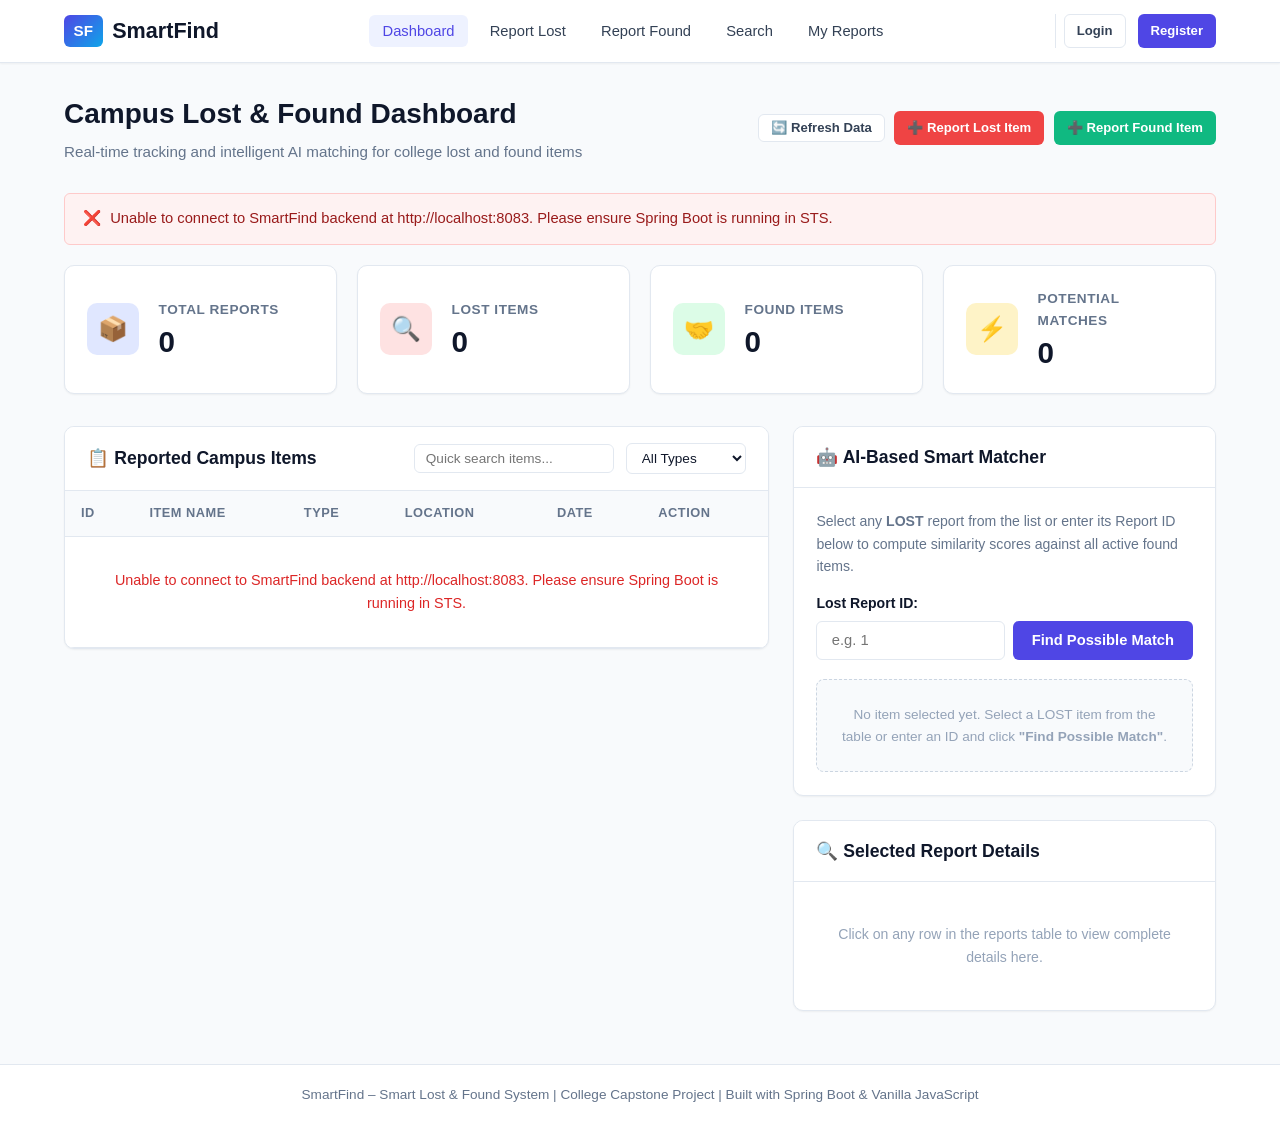
==== SmartFindFrontend/index.html @ 076d490e "Initial commit: SmartFind Lost and Found System complete full-stack project" ====
<!DOCTYPE html>
<html lang="en">
<head>
    <meta charset="UTF-8">
    <meta name="viewport" content="width=device-width, initial-scale=1.0">
    <title>SmartFind – Smart Lost & Found System Dashboard</title>
    <link rel="stylesheet" href="style.css">
</head>
<body>

    <!-- Dynamic Navigation Bar -->
    <div id="navbar-placeholder"></div>

    <main class="main-content">
        <!-- Page Header -->
        <div class="page-header">
            <div>
                <h1>Campus Lost & Found Dashboard</h1>
                <p>Real-time tracking and intelligent AI matching for college lost and found items</p>
            </div>
            <div style="display: flex; gap: 0.6rem; align-items: center;">
                <button class="btn btn-secondary btn-sm" onclick="refreshDashboardStats(); loadRecentReports();">
                    🔄 Refresh Data
                </button>
                <a href="lost-item.html" class="btn btn-danger btn-sm">➕ Report Lost Item</a>
                <a href="found-item.html" class="btn btn-success btn-sm">➕ Report Found Item</a>
            </div>
        </div>

        <div id="dash-alert-container"></div>

        <!-- Metric Statistics Cards -->
        <section class="metrics-grid">
            <div class="metric-card">
                <div class="metric-icon total">📦</div>
                <div class="metric-info">
                    <h3>Total Reports</h3>
                    <div class="metric-number" id="stat-total-reports">0</div>
                </div>
            </div>
            <div class="metric-card">
                <div class="metric-icon lost">🔍</div>
                <div class="metric-info">
                    <h3>Lost Items</h3>
                    <div class="metric-number" id="stat-total-lost">0</div>
                </div>
            </div>
            <div class="metric-card">
                <div class="metric-icon found">🤝</div>
                <div class="metric-info">
                    <h3>Found Items</h3>
                    <div class="metric-number" id="stat-total-found">0</div>
                </div>
            </div>
            <div class="metric-card">
                <div class="metric-icon matches">⚡</div>
                <div class="metric-info">
                    <h3>Potential Matches</h3>
                    <div class="metric-number" id="stat-potential-matches">0</div>
                </div>
            </div>
        </section>

        <!-- Main Dashboard 2-Column Grid -->
        <div class="dashboard-grid">
            <!-- Left Column: Reports List & Table -->
            <div class="card">
                <div class="card-header">
                    <div class="card-title">📋 Reported Campus Items</div>
                    <div class="search-bar-inline">
                        <input type="text" id="dash-search-input" class="form-control" placeholder="Quick search items..." style="width: 200px; padding: 0.4rem 0.7rem; font-size: 0.85rem;">
                        <select id="dash-filter-type" class="form-control" style="width: 120px; padding: 0.4rem 0.7rem; font-size: 0.85rem;">
                            <option value="">All Types</option>
                            <option value="LOST">Lost</option>
                            <option value="FOUND">Found</option>
                        </select>
                    </div>
                </div>
                <div class="card-body" style="padding: 0;">
                    <div class="table-responsive">
                        <table class="table">
                            <thead>
                                <tr>
                                    <th>ID</th>
                                    <th>Item Name</th>
                                    <th>Type</th>
                                    <th>Location</th>
                                    <th>Date</th>
                                    <th>Action</th>
                                </tr>
                            </thead>
                            <tbody id="reports-table-body">
                                <tr>
                                    <td colspan="6" style="text-align: center; padding: 2rem;">Loading reports...</td>
                                </tr>
                            </tbody>
                        </table>
                    </div>
                </div>
            </div>

            <!-- Right Column: AI Matching & Selected Item Details -->
            <div>
                <!-- Smart AI Matching Card -->
                <div class="card">
                    <div class="card-header">
                        <div class="card-title">🤖 AI-Based Smart Matcher</div>
                    </div>
                    <div class="card-body">
                        <p style="font-size: 0.88rem; color: var(--muted); margin-bottom: 0.9rem;">
                            Select any <strong>LOST</strong> report from the list or enter its Report ID below to compute similarity scores against all active found items.
                        </p>
                        <div id="match-alert-container"></div>
                        <div class="form-group">
                            <label class="form-label" for="match-lost-id-input">Lost Report ID:</label>
                            <div style="display: flex; gap: 0.5rem;">
                                <input type="number" id="match-lost-id-input" class="form-control" placeholder="e.g. 1" min="1">
                                <button class="btn btn-primary" onclick="runMatching()" style="white-space: nowrap;">
                                    Find Possible Match
                                </button>
                            </div>
                        </div>

                        <!-- Results Container -->
                        <div id="matching-results-container" style="margin-top: 1.2rem;">
                            <div style="font-size: 0.85rem; color: #94a3b8; text-align: center; padding: 1.5rem; background: #f8fafc; border-radius: 8px; border: 1px dashed #cbd5e1;">
                                No item selected yet. Select a LOST item from the table or enter an ID and click <strong>"Find Possible Match"</strong>.
                            </div>
                        </div>
                    </div>
                </div>

                <!-- Selected Item Details Card -->
                <div class="card">
                    <div class="card-header">
                        <div class="card-title">🔍 Selected Report Details</div>
                    </div>
                    <div class="card-body">
                        <div id="item-details-content">
                            <p style="font-size: 0.88rem; color: #94a3b8; text-align: center; padding: 1.2rem;">
                                Click on any row in the reports table to view complete details here.
                            </p>
                        </div>
                    </div>
                </div>
            </div>
        </div>
    </main>

    <footer class="footer">
        <p>SmartFind – Smart Lost & Found System | College Capstone Project | Built with Spring Boot &amp; Vanilla JavaScript</p>
    </footer>

    <script src="script.js"></script>
    <script>
        document.addEventListener("DOMContentLoaded", () => {
            loadDashboard();
            // Handle if coming from search match link
            const matchId = sessionStorage.getItem("match_id");
            if (matchId) {
                sessionStorage.removeItem("match_id");
                setTimeout(() => {
                    triggerMatchForLostItem(Number(matchId));
                }, 400);
            }
        });
    </script>
</body>
</html>
---- SmartFindFrontend/style.css ----
/* ==========================================================================
   SmartFind - AI-Based Smart Lost & Found System
   Modern, Clean, Responsive Stylesheet
   ========================================================================== */

:root {
  --primary: #4f46e5;
  --primary-hover: #4338ca;
  --primary-light: #eef2ff;
  --secondary: #0ea5e9;
  --success: #10b981;
  --success-bg: #ecfdf5;
  --warning: #f59e0b;
  --warning-bg: #fffbeb;
  --danger: #ef4444;
  --danger-bg: #fef2f2;
  --dark: #0f172a;
  --slate: #334155;
  --muted: #64748b;
  --light-bg: #f8fafc;
  --card-bg: #ffffff;
  --border: #e2e8f0;
  --border-focus: #818cf8;
  --radius-sm: 6px;
  --radius-md: 10px;
  --radius-lg: 16px;
  --shadow-sm: 0 1px 2px 0 rgba(0, 0, 0, 0.05);
  --shadow-md: 0 4px 6px -1px rgba(0, 0, 0, 0.08), 0 2px 4px -2px rgba(0, 0, 0, 0.05);
  --shadow-lg: 0 10px 15px -3px rgba(0, 0, 0, 0.09), 0 4px 6px -4px rgba(0, 0, 0, 0.05);
  --shadow-xl: 0 20px 25px -5px rgba(0, 0, 0, 0.1), 0 8px 10px -6px rgba(0, 0, 0, 0.06);
  --transition: all 0.2s cubic-bezier(0.4, 0, 0.2, 1);
  --font-family: 'Segoe UI', -apple-system, BlinkMacSystemFont, Roboto, Oxygen, Ubuntu, Cantarell, sans-serif;
}

* {
  box-sizing: border-box;
  margin: 0;
  padding: 0;
}

body {
  font-family: var(--font-family);
  background-color: var(--light-bg);
  color: var(--slate);
  line-height: 1.6;
  min-height: 100vh;
  display: flex;
  flex-direction: column;
}

/* ==========================================================================
   Navigation Bar
   ========================================================================== */
.navbar {
  background-color: #ffffff;
  border-bottom: 1px solid var(--border);
  position: sticky;
  top: 0;
  z-index: 100;
  box-shadow: var(--shadow-sm);
}

.nav-container {
  max-width: 1200px;
  margin: 0 auto;
  padding: 0.85rem 1.5rem;
  display: flex;
  justify-content: space-between;
  align-items: center;
}

.brand-link {
  display: flex;
  align-items: center;
  gap: 0.6rem;
  text-decoration: none;
  font-size: 1.35rem;
  font-weight: 700;
  color: var(--dark);
}

.brand-badge {
  background: linear-gradient(135deg, var(--primary), var(--secondary));
  color: white;
  padding: 0.25rem 0.6rem;
  border-radius: var(--radius-sm);
  font-size: 0.95rem;
  font-weight: 800;
  display: inline-flex;
  align-items: center;
  justify-content: center;
}

.nav-links {
  display: flex;
  align-items: center;
  list-style: none;
  gap: 0.5rem;
}

.nav-links a {
  text-decoration: none;
  color: var(--slate);
  font-weight: 500;
  font-size: 0.92rem;
  padding: 0.5rem 0.85rem;
  border-radius: var(--radius-sm);
  transition: var(--transition);
}

.nav-links a:hover,
.nav-links a.active {
  color: var(--primary);
  background-color: var(--primary-light);
}

.user-session-panel {
  display: flex;
  align-items: center;
  gap: 0.75rem;
  padding-left: 0.5rem;
  border-left: 1px solid var(--border);
  margin-left: 0.5rem;
}

.user-greeting {
  font-size: 0.88rem;
  font-weight: 600;
  color: var(--dark);
}

.user-role-badge {
  font-size: 0.72rem;
  font-weight: 700;
  padding: 0.15rem 0.45rem;
  border-radius: 9999px;
  background-color: #e0e7ff;
  color: var(--primary);
  text-transform: uppercase;
}

.user-role-badge.admin {
  background-color: #fee2e2;
  color: var(--danger);
}

/* ==========================================================================
   Main Content Layout
   ========================================================================== */
.main-content {
  flex: 1;
  max-width: 1200px;
  width: 100%;
  margin: 1.8rem auto;
  padding: 0 1.5rem;
}

.page-header {
  margin-bottom: 1.8rem;
  display: flex;
  justify-content: space-between;
  align-items: center;
  flex-wrap: wrap;
  gap: 1rem;
}

.page-header h1 {
  font-size: 1.75rem;
  font-weight: 700;
  color: var(--dark);
}

.page-header p {
  color: var(--muted);
  font-size: 0.95rem;
  margin-top: 0.2rem;
}

/* ==========================================================================
   Dashboard Metric Cards
   ========================================================================== */
.metrics-grid {
  display: grid;
  grid-template-columns: repeat(auto-fit, minmax(230px, 1fr));
  gap: 1.25rem;
  margin-bottom: 2rem;
}

.metric-card {
  background: var(--card-bg);
  border: 1px solid var(--border);
  border-radius: var(--radius-md);
  padding: 1.4rem;
  display: flex;
  align-items: center;
  gap: 1.2rem;
  box-shadow: var(--shadow-sm);
  transition: var(--transition);
}

.metric-card:hover {
  transform: translateY(-2px);
  box-shadow: var(--shadow-md);
}

.metric-icon {
  width: 52px;
  height: 52px;
  border-radius: var(--radius-md);
  display: flex;
  align-items: center;
  justify-content: center;
  font-size: 1.5rem;
  flex-shrink: 0;
}

.metric-icon.total { background: #e0e7ff; color: #4338ca; }
.metric-icon.lost { background: #fee2e2; color: #dc2626; }
.metric-icon.found { background: #dcfce7; color: #16a34a; }
.metric-icon.matches { background: #fef3c7; color: #d97706; }

.metric-info h3 {
  font-size: 0.85rem;
  font-weight: 600;
  color: var(--muted);
  text-transform: uppercase;
  letter-spacing: 0.04em;
}

.metric-info .metric-number {
  font-size: 1.85rem;
  font-weight: 700;
  color: var(--dark);
  line-height: 1.2;
  margin-top: 0.2rem;
}

/* ==========================================================================
   Two Column Layout (Dashboard & Matching)
   ========================================================================== */
.dashboard-grid {
  display: grid;
  grid-template-columns: 2fr 1.2fr;
  gap: 1.5rem;
  align-items: start;
}

@media (max-width: 992px) {
  .dashboard-grid {
    grid-template-columns: 1fr;
  }
}

/* ==========================================================================
   Cards & Panels
   ========================================================================== */
.card {
  background: var(--card-bg);
  border: 1px solid var(--border);
  border-radius: var(--radius-md);
  box-shadow: var(--shadow-sm);
  overflow: hidden;
  margin-bottom: 1.5rem;
}

.card-header {
  padding: 1rem 1.4rem;
  border-bottom: 1px solid var(--border);
  display: flex;
  justify-content: space-between;
  align-items: center;
  background: #ffffff;
}

.card-title {
  font-size: 1.1rem;
  font-weight: 600;
  color: var(--dark);
  display: flex;
  align-items: center;
  gap: 0.5rem;
}

.card-body {
  padding: 1.4rem;
}

/* ==========================================================================
   Buttons
   ========================================================================== */
.btn {
  display: inline-flex;
  align-items: center;
  justify-content: center;
  gap: 0.45rem;
  font-family: inherit;
  font-size: 0.92rem;
  font-weight: 600;
  padding: 0.6rem 1.1rem;
  border-radius: var(--radius-sm);
  border: 1px solid transparent;
  cursor: pointer;
  transition: var(--transition);
  text-decoration: none;
}

.btn-primary {
  background-color: var(--primary);
  color: white;
}
.btn-primary:hover {
  background-color: var(--primary-hover);
  box-shadow: var(--shadow-md);
}

.btn-secondary {
  background-color: #ffffff;
  border-color: var(--border);
  color: var(--slate);
}
.btn-secondary:hover {
  background-color: var(--light-bg);
  border-color: #cbd5e1;
}

.btn-success {
  background-color: var(--success);
  color: white;
}
.btn-success:hover {
  background-color: #059669;
}

.btn-danger {
  background-color: var(--danger);
  color: white;
}
.btn-danger:hover {
  background-color: #dc2626;
}

.btn-outline-danger {
  background: transparent;
  border-color: #fca5a5;
  color: var(--danger);
}
.btn-outline-danger:hover {
  background-color: var(--danger-bg);
}

.btn-sm {
  padding: 0.35rem 0.75rem;
  font-size: 0.82rem;
}

.btn-block {
  width: 100%;
}

/* ==========================================================================
   Forms & Inputs
   ========================================================================== */
.form-group {
  margin-bottom: 1.2rem;
}

.form-label {
  display: block;
  font-size: 0.88rem;
  font-weight: 600;
  color: var(--dark);
  margin-bottom: 0.4rem;
}

.form-control {
  width: 100%;
  padding: 0.65rem 0.9rem;
  font-family: inherit;
  font-size: 0.92rem;
  color: var(--dark);
  background-color: #ffffff;
  border: 1px solid var(--border);
  border-radius: var(--radius-sm);
  transition: var(--transition);
  outline: none;
}

.form-control:focus {
  border-color: var(--border-focus);
  box-shadow: 0 0 0 3px rgba(99, 102, 241, 0.15);
}

textarea.form-control {
  min-height: 90px;
  resize: vertical;
}

.form-hint {
  font-size: 0.78rem;
  color: var(--muted);
  margin-top: 0.3rem;
}

.search-bar-inline {
  display: flex;
  gap: 0.75rem;
  flex-wrap: wrap;
  align-items: center;
}

/* ==========================================================================
   Badges
   ========================================================================== */
.badge {
  display: inline-flex;
  align-items: center;
  padding: 0.2rem 0.65rem;
  font-size: 0.75rem;
  font-weight: 700;
  border-radius: 9999px;
  text-transform: uppercase;
  letter-spacing: 0.03em;
}

.badge-lost {
  background-color: #fee2e2;
  color: #b91c1c;
  border: 1px solid #fecaca;
}

.badge-found {
  background-color: #dcfce7;
  color: #15803d;
  border: 1px solid #bbf7d0;
}

.badge-active {
  background-color: #e0e7ff;
  color: #4338ca;
}

.badge-resolved {
  background-color: #f1f5f9;
  color: #64748b;
}

/* ==========================================================================
   Tables
   ========================================================================== */
.table-responsive {
  width: 100%;
  overflow-x: auto;
}

.table {
  width: 100%;
  border-collapse: collapse;
  text-align: left;
  font-size: 0.9rem;
}

.table th {
  background-color: #f8fafc;
  color: var(--muted);
  font-weight: 600;
  font-size: 0.8rem;
  text-transform: uppercase;
  letter-spacing: 0.04em;
  padding: 0.75rem 1rem;
  border-bottom: 1px solid var(--border);
}

.table td {
  padding: 0.9rem 1rem;
  border-bottom: 1px solid var(--border);
  vertical-align: middle;
}

.table tbody tr {
  transition: var(--transition);
  cursor: pointer;
}

.table tbody tr:hover {
  background-color: #f1f5f9;
}

.table tbody tr.selected-row {
  background-color: #eef2ff !important;
  border-left: 3px solid var(--primary);
}

/* ==========================================================================
   Matching Results Panel
   ========================================================================== */
.match-card {
  background: #ffffff;
  border: 1px solid var(--border);
  border-radius: var(--radius-md);
  padding: 1.1rem;
  margin-bottom: 1rem;
  transition: var(--transition);
  position: relative;
}

.match-card:hover {
  border-color: #cbd5e1;
  box-shadow: var(--shadow-sm);
}

.match-card-header {
  display: flex;
  justify-content: space-between;
  align-items: flex-start;
  margin-bottom: 0.5rem;
}

.match-score-pill {
  padding: 0.25rem 0.65rem;
  border-radius: 9999px;
  font-size: 0.85rem;
  font-weight: 700;
  display: inline-flex;
  align-items: center;
  gap: 0.3rem;
}

.score-high {
  background-color: #dcfce7;
  color: #15803d;
  border: 1px solid #86efac;
}

.score-medium {
  background-color: #fef3c7;
  color: #b45309;
  border: 1px solid #fde68a;
}

.match-explanation {
  background: #f8fafc;
  border-left: 3px solid var(--primary);
  padding: 0.5rem 0.75rem;
  font-size: 0.8rem;
  color: var(--slate);
  border-radius: 0 var(--radius-sm) var(--radius-sm) 0;
  margin: 0.6rem 0;
}

/* ==========================================================================
   Alerts & Notifications
   ========================================================================== */
.alert {
  padding: 0.85rem 1.1rem;
  border-radius: var(--radius-sm);
  margin-bottom: 1.2rem;
  font-size: 0.92rem;
  display: flex;
  align-items: flex-start;
  gap: 0.6rem;
}

.alert-success {
  background-color: var(--success-bg);
  border: 1px solid #a7f3d0;
  color: #065f46;
}

.alert-danger {
  background-color: var(--danger-bg);
  border: 1px solid #fecaca;
  color: #991b1b;
}

.alert-info {
  background-color: var(--primary-light);
  border: 1px solid #c7d2fe;
  color: #3730a3;
}

.alert-warning {
  background-color: var(--warning-bg);
  border: 1px solid #fde68a;
  color: #92400e;
}

/* ==========================================================================
   Auth Box (Login & Register)
   ========================================================================== */
.auth-wrapper {
  max-width: 440px;
  margin: 3.5rem auto;
  width: 100%;
}

.auth-header {
  text-align: center;
  margin-bottom: 1.8rem;
}

.auth-header h2 {
  font-size: 1.6rem;
  color: var(--dark);
  font-weight: 700;
}

.auth-header p {
  color: var(--muted);
  font-size: 0.92rem;
  margin-top: 0.3rem;
}

.auth-footer {
  text-align: center;
  margin-top: 1.2rem;
  font-size: 0.88rem;
  color: var(--muted);
}

.auth-footer a {
  color: var(--primary);
  text-decoration: none;
  font-weight: 600;
}

.auth-footer a:hover {
  text-decoration: underline;
}

/* ==========================================================================
   Details Drawer / Panel
   ========================================================================== */
.details-panel {
  background: #ffffff;
  border: 1px solid var(--border);
  border-radius: var(--radius-md);
  padding: 1.3rem;
}

.details-row {
  display: flex;
  margin-bottom: 0.75rem;
  font-size: 0.9rem;
}

.details-label {
  width: 110px;
  font-weight: 600;
  color: var(--muted);
  flex-shrink: 0;
}

.details-value {
  color: var(--dark);
  word-break: break-word;
}

/* ==========================================================================
   Footer
   ========================================================================== */
.footer {
  margin-top: auto;
  background: #ffffff;
  border-top: 1px solid var(--border);
  padding: 1.2rem 1.5rem;
  text-align: center;
  font-size: 0.85rem;
  color: var(--muted);
}

/* ==========================================================================
   Responsive Utilities
   ========================================================================== */
@media (max-width: 768px) {
  .nav-container {
    flex-direction: column;
    gap: 0.75rem;
  }
  .nav-links {
    flex-wrap: wrap;
    justify-content: center;
  }
  .user-session-panel {
    border-left: none;
    margin-left: 0;
    padding-left: 0;
  }
}
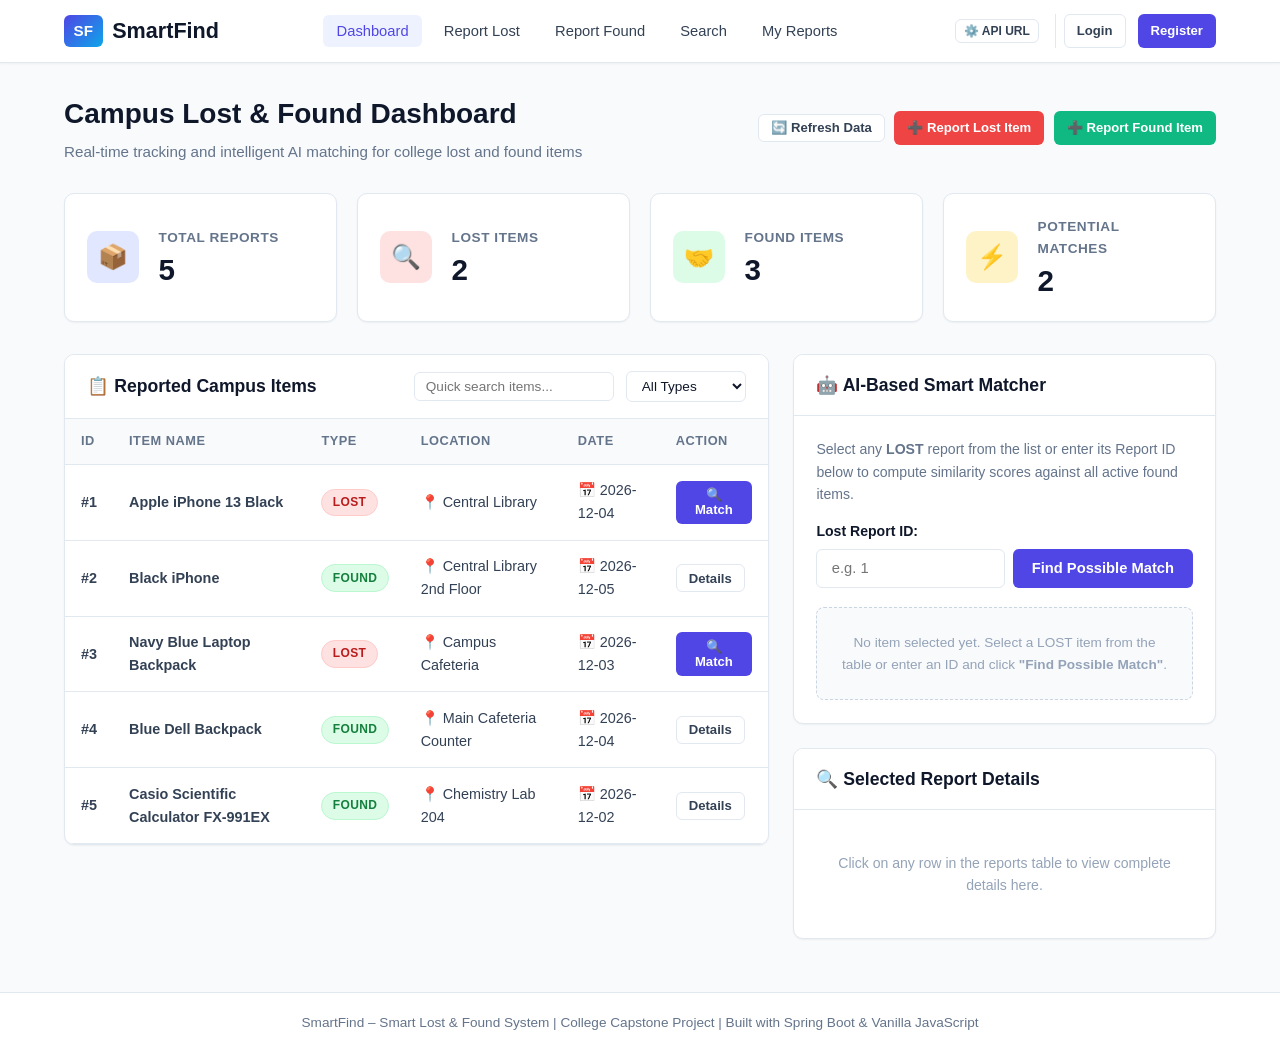
==== commit 94c548e9: "Deploy v3.0: 100% Zero-404 interactive client store with 4-factor AI matching engine and cache busti" ====
--- a/SmartFindFrontend/index.html
+++ b/SmartFindFrontend/index.html
@@ -151,7 +151,7 @@
         <p>SmartFind – Smart Lost & Found System | College Capstone Project | Built with Spring Boot &amp; Vanilla JavaScript</p>
     </footer>
 
-    <script src="script.js"></script>
+    <script src="script.js?v=3.0"></script>
     <script>
         document.addEventListener("DOMContentLoaded", () => {
             loadDashboard();
